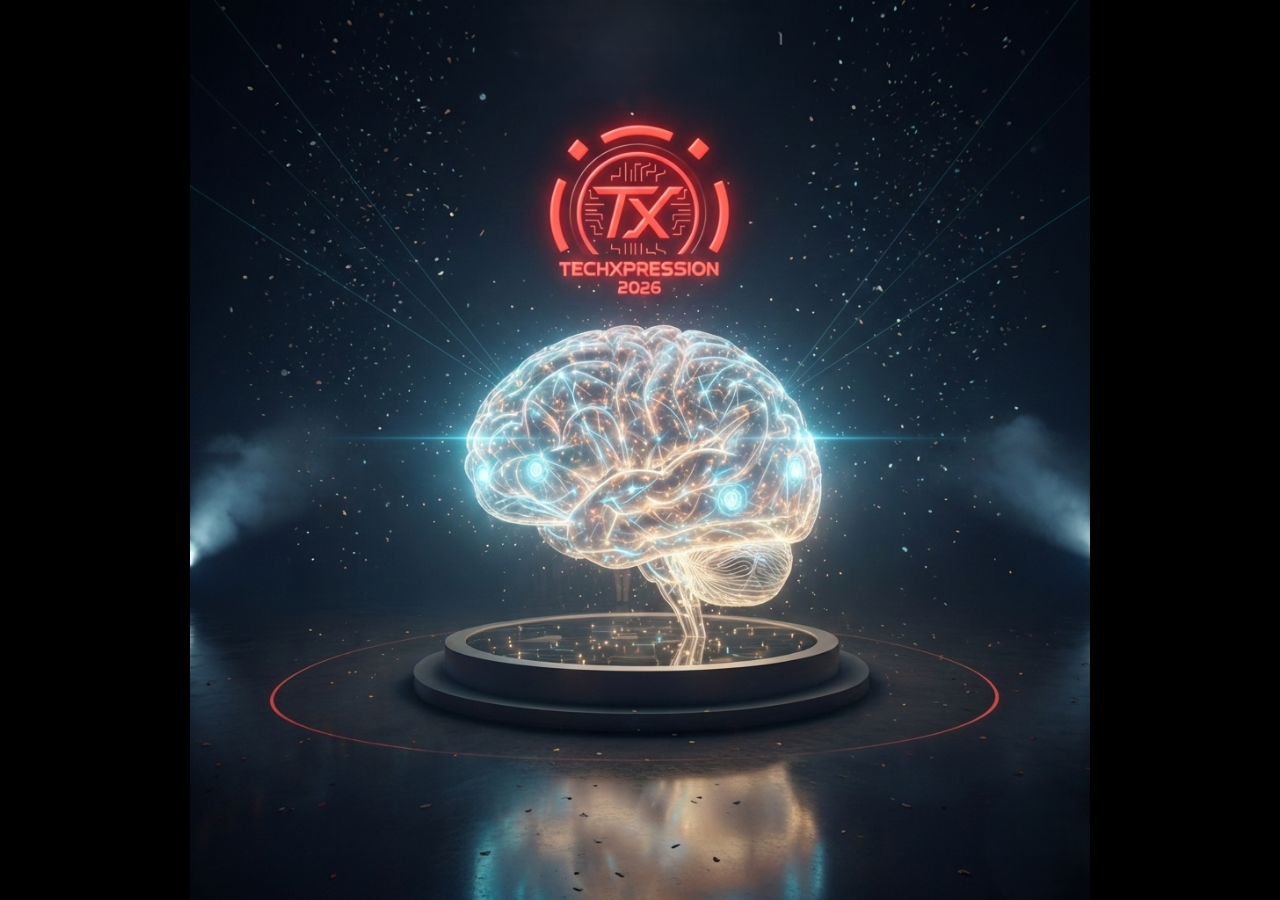
==== index.html @ 4ce84729 "Merge branch 'main' of https://github.com/LakshyaKSingh/TechX2026Inaugural" ====
<!DOCTYPE html>
<html lang="en">
<head>
  <meta charset="UTF-8" />
  <title>TechXpression 2026</title>
  <link rel="stylesheet" href="style.css">
</head>
<body>

<div id="splash">
  <canvas id="canvas"></canvas>
  <img src="Brain_Inaug.png" id="brainImage" object-fit: contain />
  <audio id="clickSound" src="Click.mp3" preload="auto"></audio>
</div>


<video
  id="introVideo"
  src="Video Project.mp4"
  preload="auto"
  playsinline>
</video>

<script src="script3.js"></script>
</body>
</html>
---- style.css ----
html, body {
  margin: 0;
  width: 100%;
  height: 100%;
  background: black;
  overflow: hidden;
  cursor: pointer;
}

#brainImage {
  transition: clip-path 0.9s ease-out;
}

#splash {
  transition: transform 0.6s ease, opacity 0.6s ease;
  transform-origin: center;
}
#brainImage {
  width: 100%;
  height: 100%;
  object-fit: contain;
  pointer-events: none;
}

#splash.zoom-out {
  transform: scale(1.08);
  opacity: 0;
}
#brainImage {
  position: absolute;
  width: 100%;
  height: 100%;
  object-fit: contain;
  z-index: 1;
}

#canvas {
  position: absolute;
  inset: 0;
  z-index: 2;
}

#introVideo {
  position: fixed;
  inset: 0;
  width: 100%;
  height: 100%;
  object-fit: contain; /* or cover if you prefer */
  background: black;
  display: none;
  cursor: none;
}
video::-webkit-media-controls {
  display: none !important;
}
video::-webkit-media-controls-start-playback-button {
  display: none !important;
}
video::-webkit-media-controls-overlay-play-button {
  display: none !important;
}
video::-webkit-media-controls-panel {
  display: none !important;
}

video {
  outline: none;
}

body.video-playing {
  cursor: none;
}

#splash {
  transition: transform 0.6s ease, opacity 0.6s ease;
  transform-origin: center;
}

#splash.zoom-out {
  transform: scale(1.08);
  opacity: 0;
}
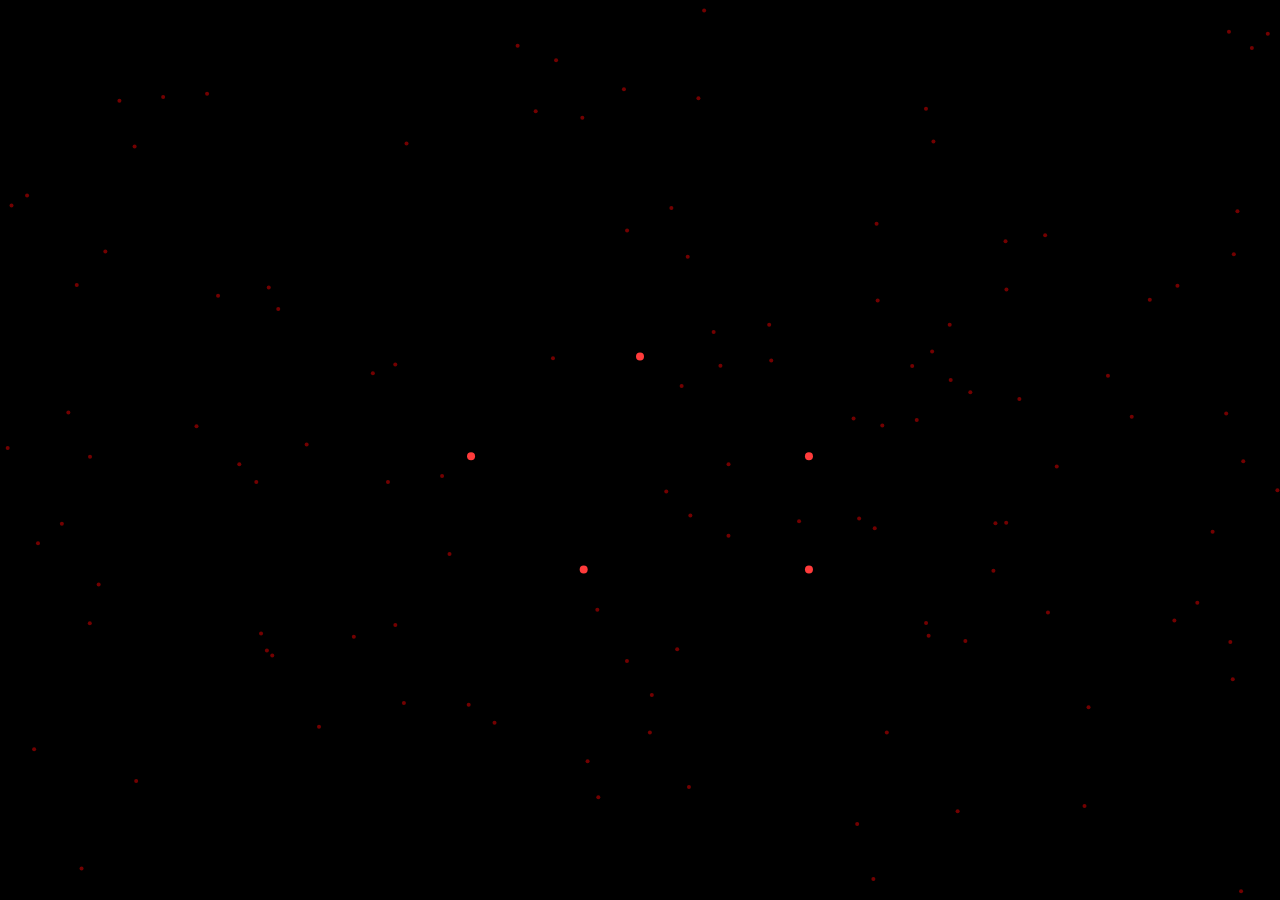
==== commit b1bb14f2: "All done" ====
--- a/index.html
+++ b/index.html
@@ -21,6 +21,6 @@
   playsinline>
 </video>
 
-<script src="script3.js"></script>
+<script src="script.js"></script>
 </body>
 </html>
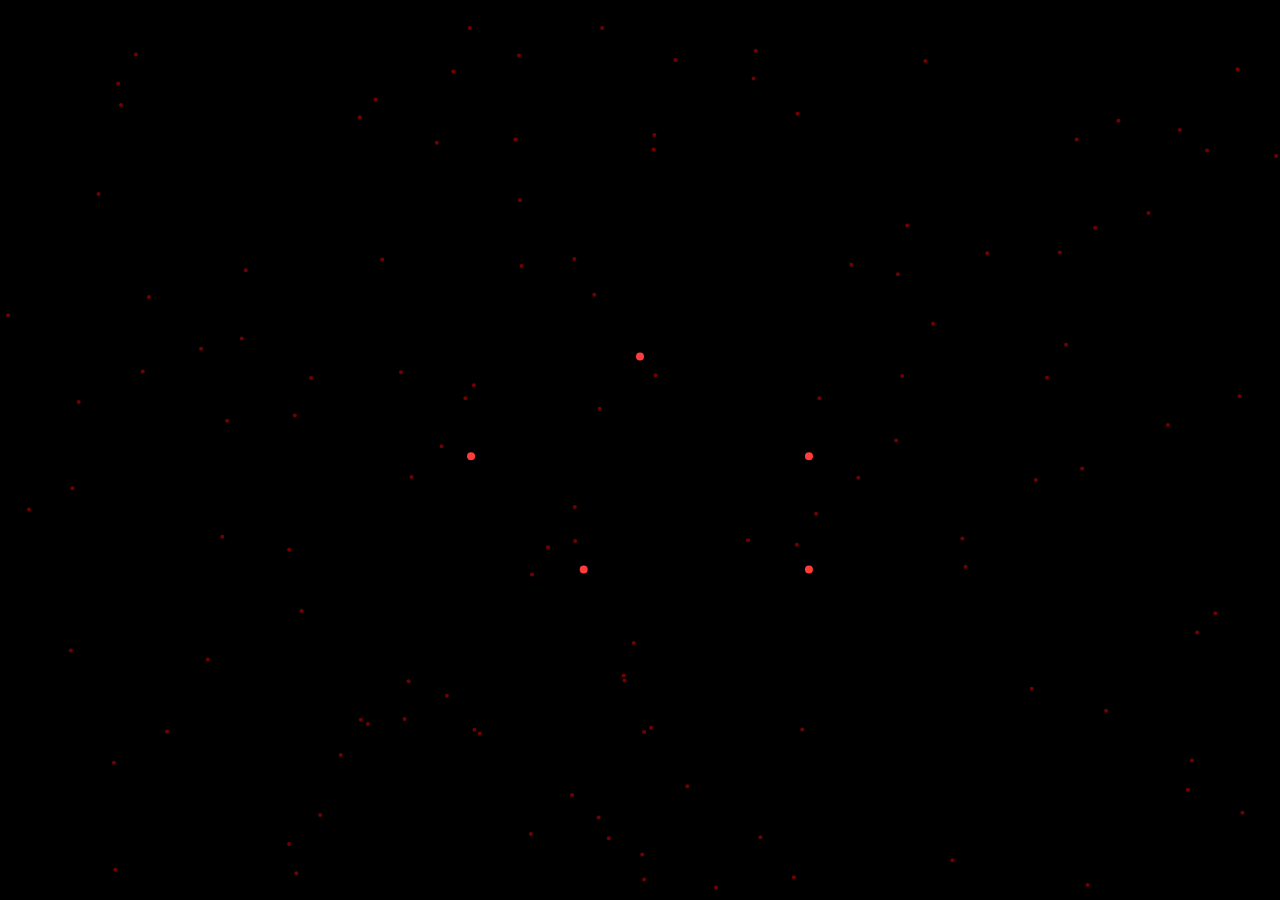
==== commit c1d0819e: "ALL SET" ====
--- a/index.html
+++ b/index.html
@@ -9,7 +9,7 @@
 
 <div id="splash">
   <canvas id="canvas"></canvas>
-  <img src="Brain_Inaug.png" id="brainImage" object-fit: contain />
+  <img src="unnamed.jpg" id="brainImage" object-fit: contain />
   <audio id="clickSound" src="Click.mp3" preload="auto"></audio>
 </div>
 
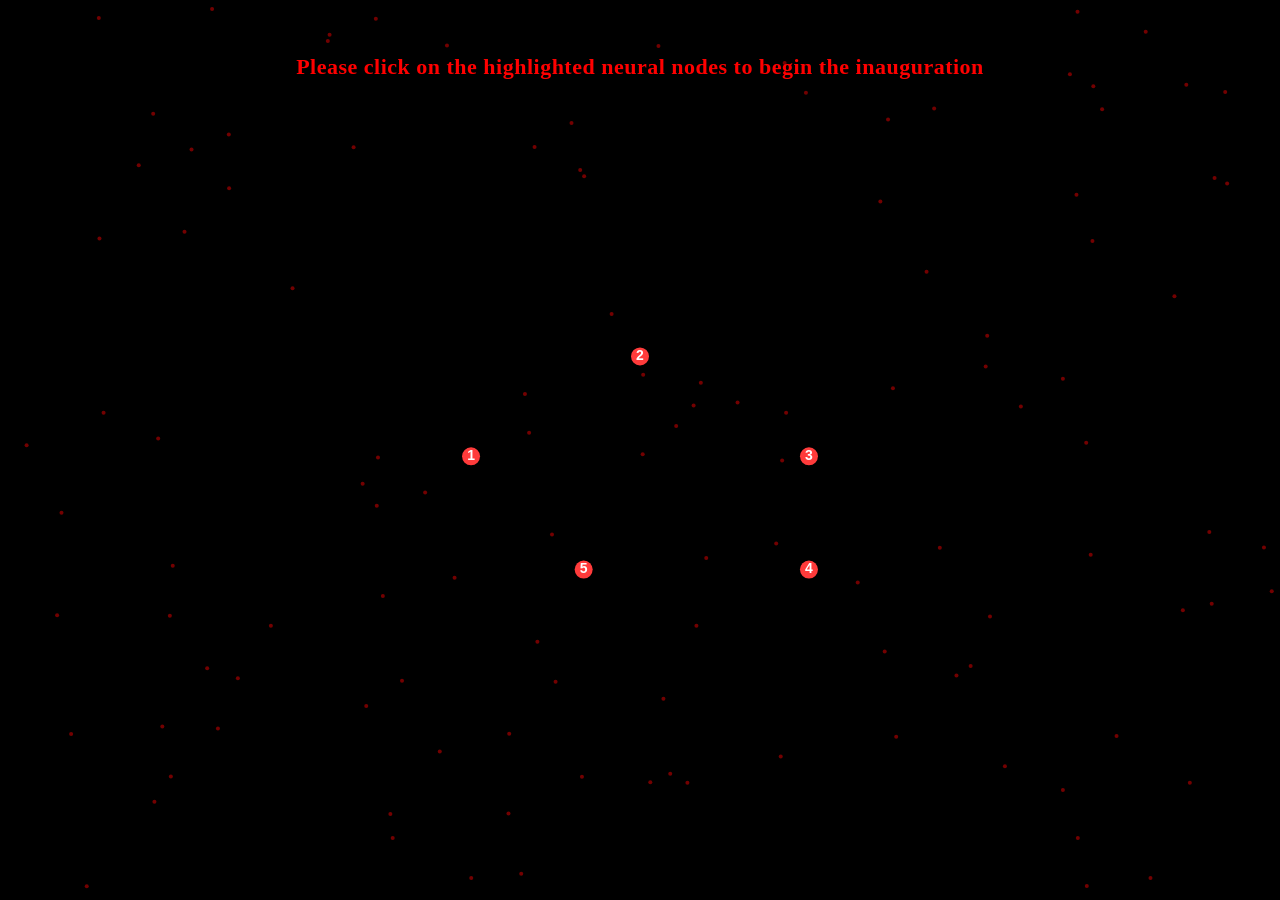
==== commit 57f89726: "Nodes Change" ====
--- a/index.html
+++ b/index.html
@@ -8,10 +8,18 @@
 <body>
 
 <div id="splash">
+  <div id="instructionText">
+    Please click on the highlighted neural nodes to begin the inauguration
+    <br>
+    <br>
+ 
+  </div>
+
   <canvas id="canvas"></canvas>
-  <img src="unnamed.jpg" id="brainImage" object-fit: contain />
+  <img src="unnamed.jpg" id="brainImage" />
   <audio id="clickSound" src="Click.mp3" preload="auto"></audio>
 </div>
+
 
 
 <video
--- a/style.css
+++ b/style.css
@@ -6,7 +6,28 @@
   overflow: hidden;
   cursor: pointer;
 }
+#instructionText {
+  position: absolute;
+  top: 6%;
+  width: 100%;
+  text-align: center;
+  font-size: 22px;
+  font-weight: 600;
+  color: #ff0000;
+  letter-spacing: 0.5px;
+  transition: opacity 0.8s ease, transform 0.8s ease;
+  pointer-events: none;
+}
 
+#instructionText.fade-out {
+  opacity: 0;
+  transform: translateY(-10px);
+}
+#instructionText.hidden {
+  opacity: 0;
+  transform: translateY(-12px);
+  pointer-events: none;
+}
 #brainImage {
   transition: clip-path 0.9s ease-out;
 }
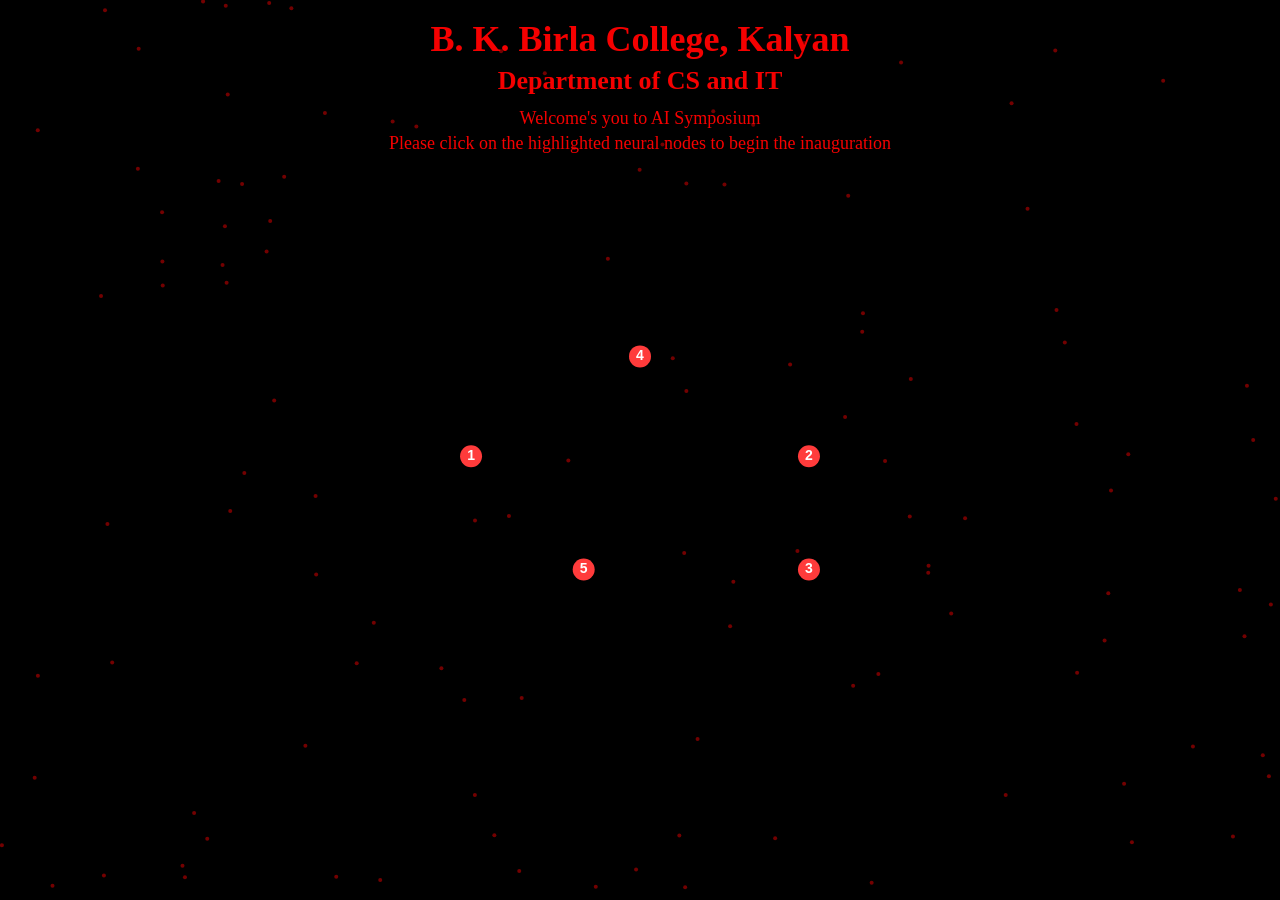
==== commit b176046e: "Final Commit" ====
--- a/index.html
+++ b/index.html
@@ -9,11 +9,23 @@
 
 <div id="splash">
   <div id="instructionText">
-    Please click on the highlighted neural nodes to begin the inauguration
-    <br>
-    <br>
- 
+    <div class="inst-line inst-1">
+      <h1>B. K. Birla College, Kalyan</h1>
+    </div>
+
+    <div class="inst-line inst-2">
+      <h2>Department of CS and IT</h2>
+    </div>
+
+    <div class="inst-line inst-3">
+      <p>
+        Welcome's you to AI Symposium<br>
+        Please click on the highlighted neural nodes to begin the inauguration
+      </p>
+    </div>
   </div>
+</div>
+
 
   <canvas id="canvas"></canvas>
   <img src="unnamed.jpg" id="brainImage" />
--- a/style.css
+++ b/style.css
@@ -6,28 +6,76 @@
   overflow: hidden;
   cursor: pointer;
 }
+#splash {
+  position: fixed;
+  inset: 0;
+  z-index: 10;
+}
+
 #instructionText {
-  position: absolute;
-  top: 6%;
-  width: 100%;
+  
+  position: fixed;
+  top: 18px;
+  left: 50%;
+  transform: translateX(-50%);
   text-align: center;
-  font-size: 22px;
-  font-weight: 600;
-  color: #ff0000;
-  letter-spacing: 0.5px;
-  transition: opacity 0.8s ease, transform 0.8s ease;
+  color: #f50000;
+  z-index: 20;
+  pointer-events: none; /* CRITICAL: do not block clicks */
+}
+
+.inst-line {
+  opacity: 0;
+  transform: translateY(40px);
+  animation-fill-mode: forwards;
+}
+
+.inst-1 {
+  animation: slideIn 0.9s ease-out 0.2s forwards;
+}
+
+.inst-2 {
+  animation: slideIn 0.9s ease-out 1.1s forwards;
+}
+
+.inst-3 {
+  animation: slideIn 0.9s ease-out 2s forwards;
+}
+#instructionText,
+#instructionText * {
   pointer-events: none;
 }
 
-#instructionText.fade-out {
-  opacity: 0;
-  transform: translateY(-10px);
+@keyframes slideIn {
+  to {
+    opacity: 1;
+    transform: translateY(0);
+  }
 }
+
+/* RESPONSIVE FONT SCALING */
+#instructionText h1 {
+  font-size: clamp(22px, 3vw, 36px);
+  margin: 0;
+}
+
+#instructionText h2 {
+  font-size: clamp(16px, 2.2vw, 26px);
+  margin: 6px 0 0;
+}
+
+#instructionText p {
+  font-size: clamp(14px, 1.8vw, 18px);
+  margin-top: 10px;
+  line-height: 1.4;
+}
+
+/* Existing hide animation compatibility */
 #instructionText.hidden {
   opacity: 0;
-  transform: translateY(-12px);
-  pointer-events: none;
+  transition: opacity 0.9s ease;
 }
+
 #brainImage {
   transition: clip-path 0.9s ease-out;
 }
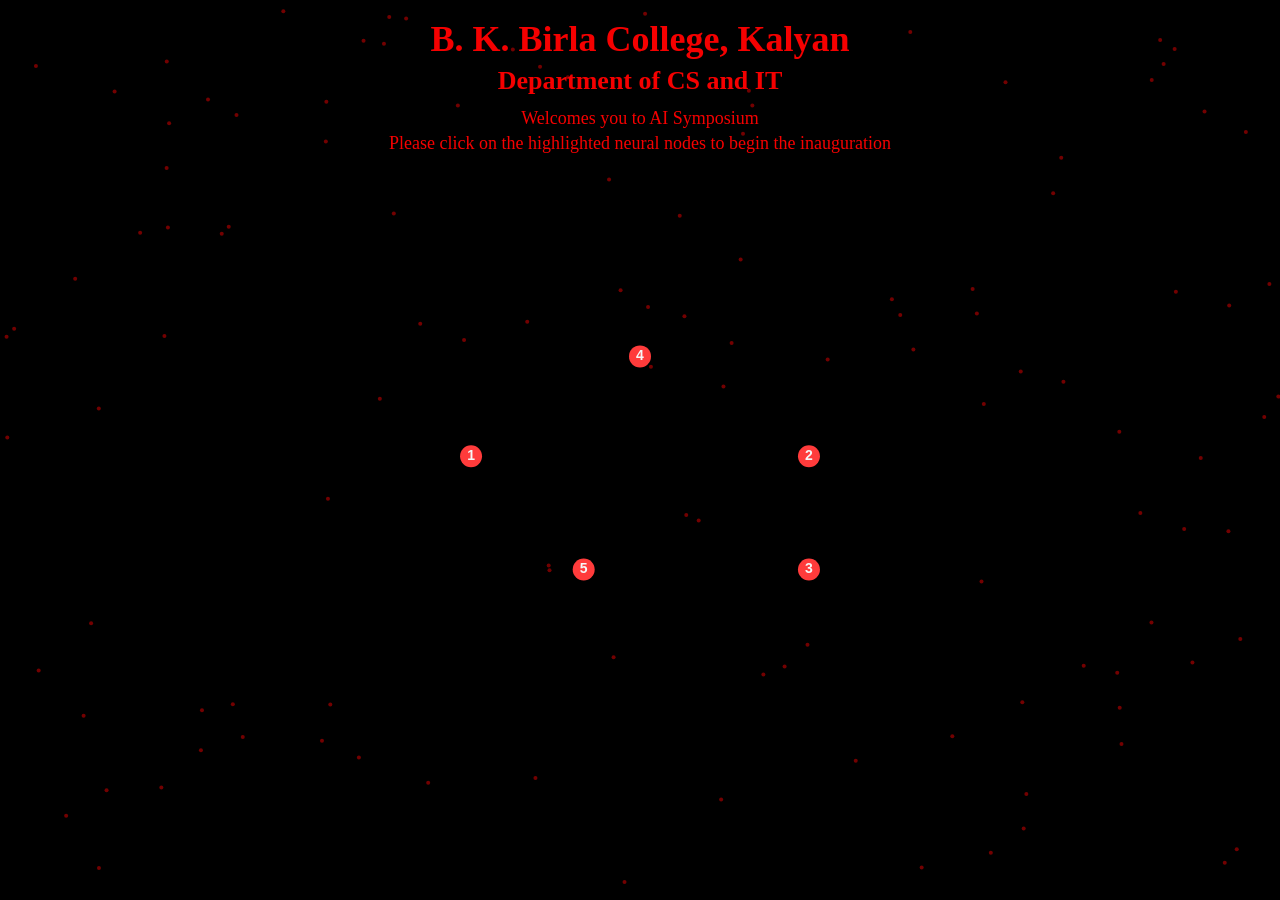
==== commit 9c953ccc: "done all" ====
--- a/index.html
+++ b/index.html
@@ -19,7 +19,7 @@
 
     <div class="inst-line inst-3">
       <p>
-        Welcome's you to AI Symposium<br>
+        Welcomes you to AI Symposium<br>
         Please click on the highlighted neural nodes to begin the inauguration
       </p>
     </div>
--- a/style.css
+++ b/style.css
@@ -10,6 +10,11 @@
   position: fixed;
   inset: 0;
   z-index: 10;
+}
+#brainImage {
+  transition:
+    clip-path 1.2s cubic-bezier(0.175, 0.885, 0.32, 1.275),
+    transform 1.2s cubic-bezier(0.175, 0.885, 0.32, 1.275);
 }
 
 #instructionText {
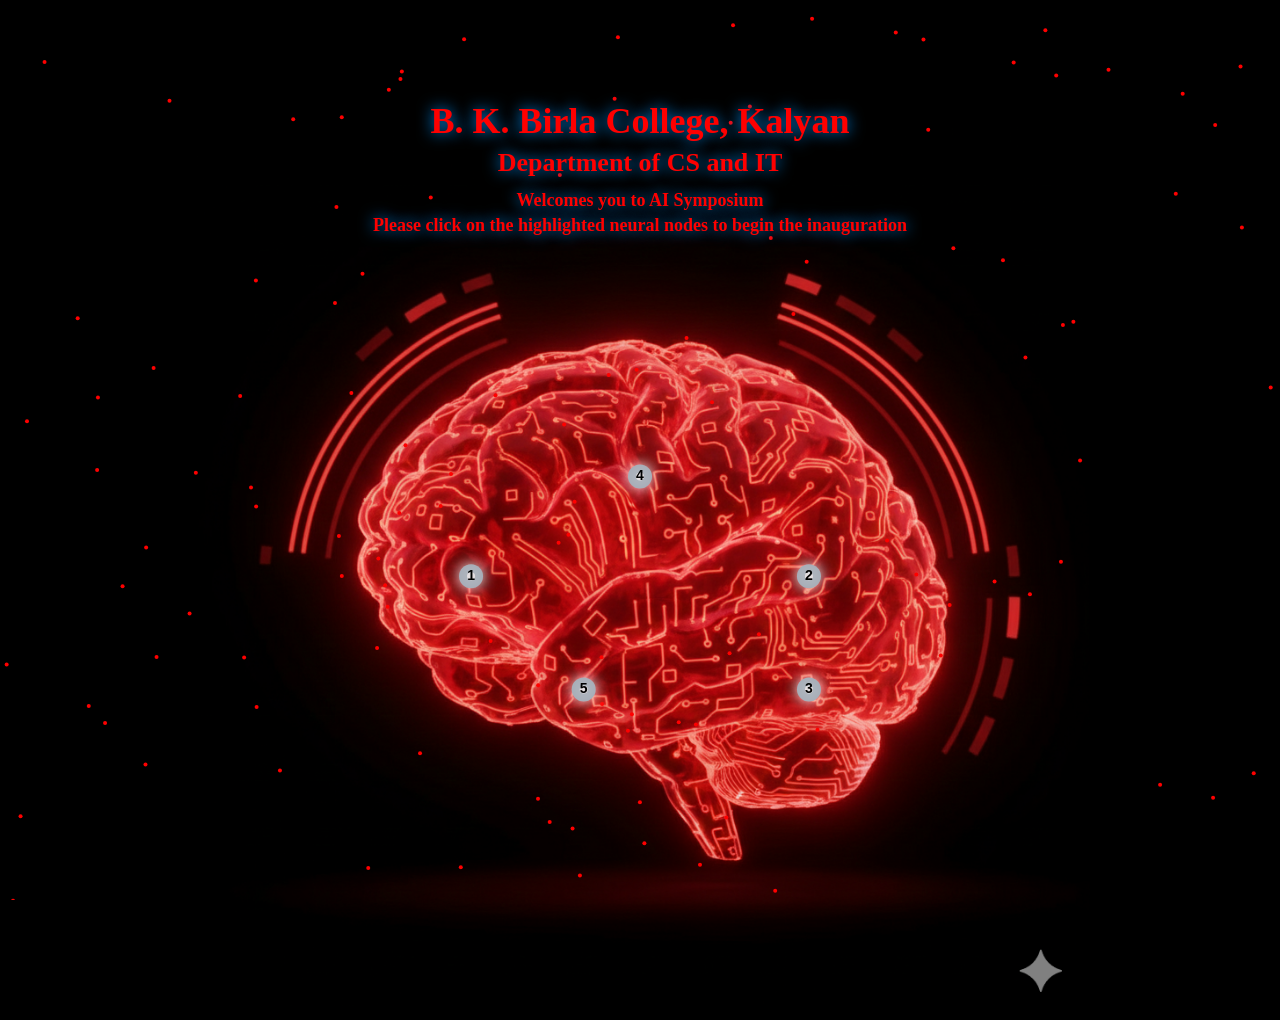
==== commit b0377b18: "30th December" ====
--- a/index.html
+++ b/index.html
@@ -28,7 +28,7 @@
 
 
   <canvas id="canvas"></canvas>
-  <img src="unnamed.jpg" id="brainImage" />
+  <img src="unnamed.png" id="brainImage" />
   <audio id="clickSound" src="Click.mp3" preload="auto"></audio>
 </div>
 
--- a/style.css
+++ b/style.css
@@ -20,11 +20,11 @@
 #instructionText {
   
   position: fixed;
-  top: 18px;
+  top: 100px;
   left: 50%;
   transform: translateX(-50%);
   text-align: center;
-  color: #f50000;
+  color: #ff0000;
   z-index: 20;
   pointer-events: none; /* CRITICAL: do not block clicks */
 }
@@ -94,6 +94,7 @@
   height: 100%;
   object-fit: contain;
   pointer-events: none;
+  margin-top: 120px
 }
 
 #splash.zoom-out {
@@ -124,7 +125,7 @@
   display: none;
   cursor: none;
 }
-video::-webkit-media-controls {
+/* video::-webkit-media-controls {
   display: none !important;
 }
 video::-webkit-media-controls-start-playback-button {
@@ -135,7 +136,7 @@
 }
 video::-webkit-media-controls-panel {
   display: none !important;
-}
+} */
 
 video {
   outline: none;
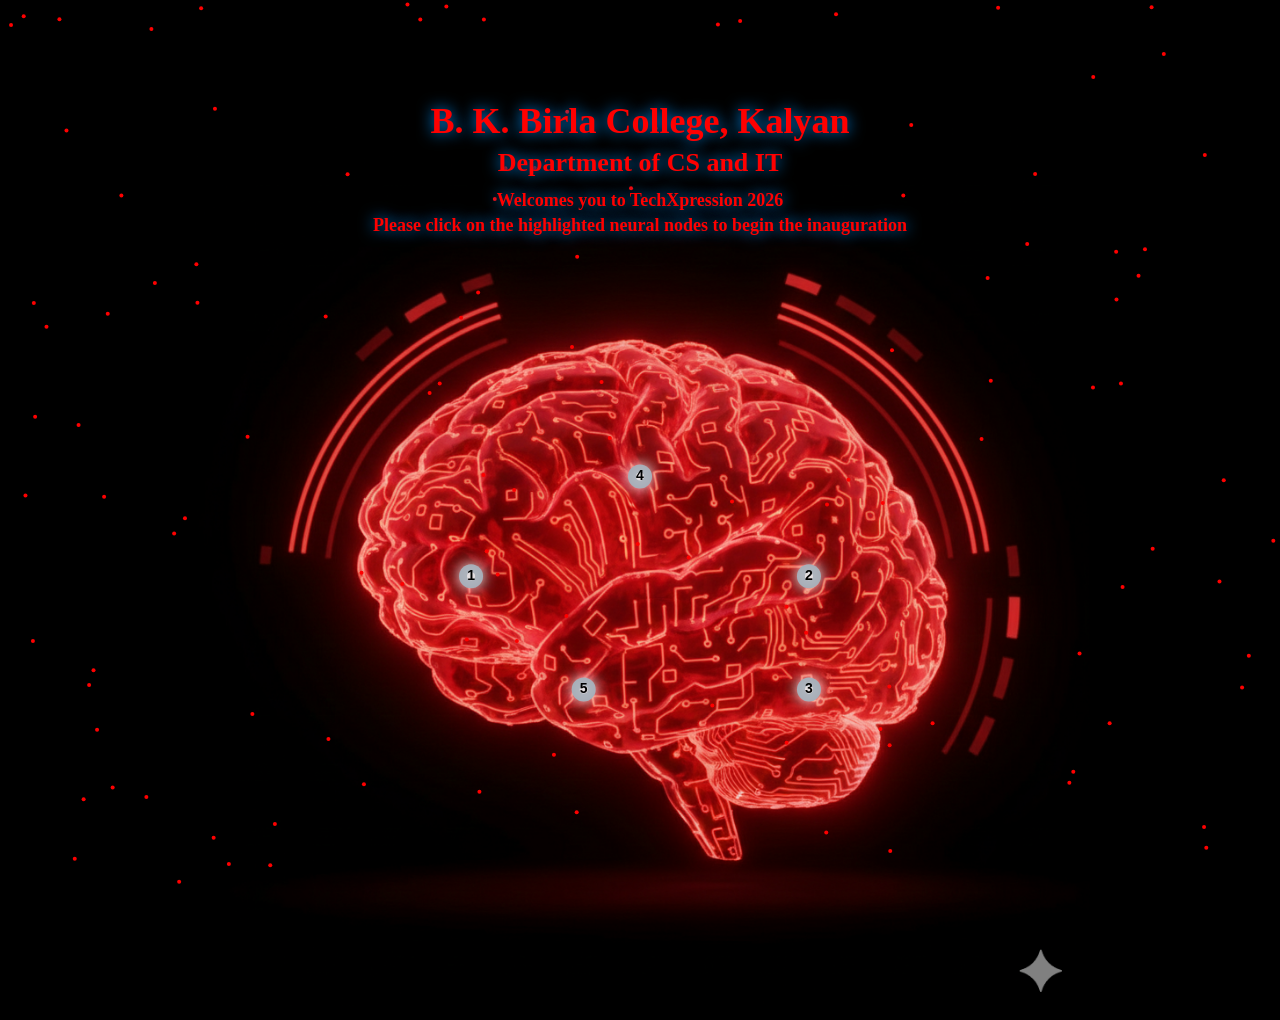
==== commit 26e79714: "TechXpression 2026" ====
--- a/index.html
+++ b/index.html
@@ -19,7 +19,7 @@
 
     <div class="inst-line inst-3">
       <p>
-        Welcomes you to AI Symposium<br>
+        Welcomes you to TechXpression 2026<br>
         Please click on the highlighted neural nodes to begin the inauguration
       </p>
     </div>
